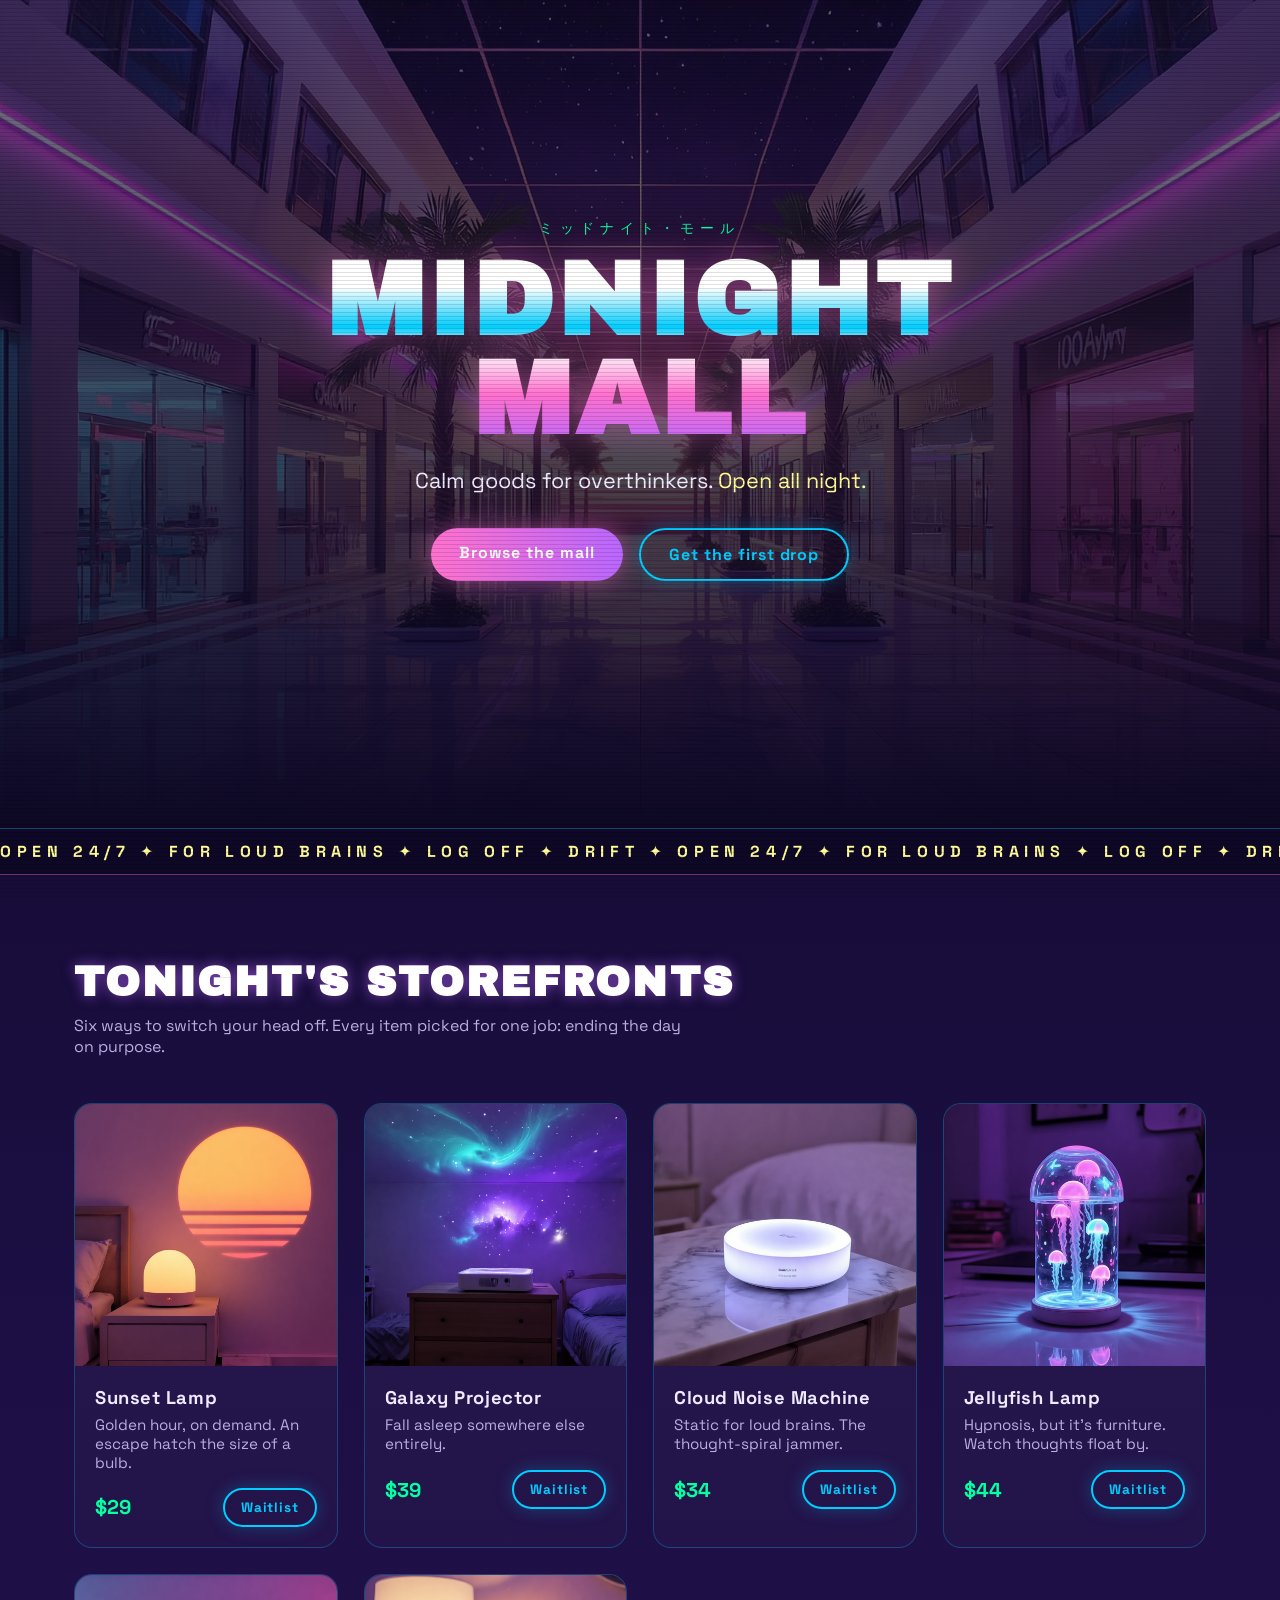
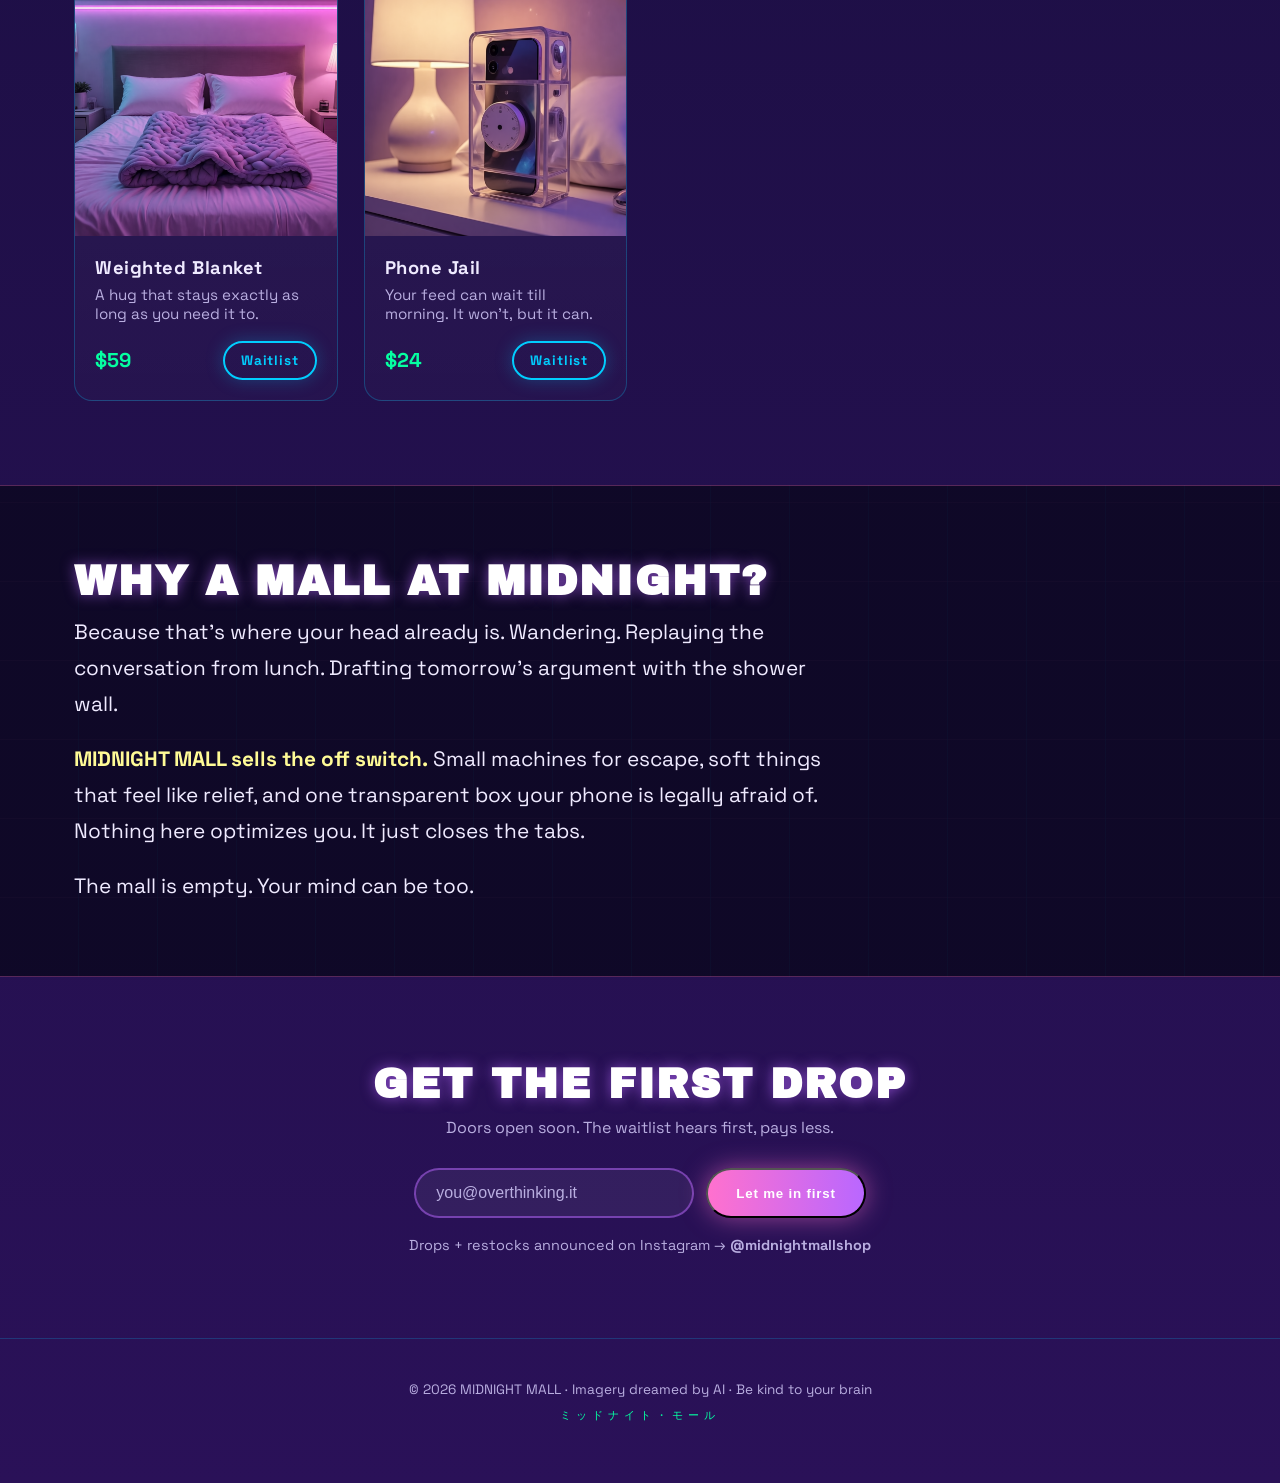
==== index.html @ a73ae263 "MIDNIGHT MALL site" ====
<!DOCTYPE html>
<!-- MIDNIGHT MALL — static landing page (GitHub Pages-ready: serve /docs).
     Brand: calm goods for overthinkers, vaporwave skin. No build step, no JS
     frameworks; swap the IG handle + form action when accounts exist. -->
<html lang="en">
<head>
<meta charset="utf-8">
<meta name="viewport" content="width=device-width, initial-scale=1">
<title>MIDNIGHT MALL — calm goods for overthinkers</title>
<meta name="description" content="The mall is empty. Your mind can be too. Sunset lamps, galaxy projectors, weighted blankets and other off-switches for loud brains. Open all night.">
<link rel="preconnect" href="https://fonts.googleapis.com">
<link rel="preconnect" href="https://fonts.gstatic.com" crossorigin>
<link href="https://fonts.googleapis.com/css2?family=Archivo+Black&family=Space+Grotesk:wght@400;500;700&display=swap" rel="stylesheet">
<style>
  :root{
    --bg0:#0d0824; --bg1:#1d0f45; --bg2:#2a1158;
    --pink:#ff71ce; --cyan:#01cdfe; --mint:#05ffa1; --lemon:#fffb96; --purple:#b967ff;
    --ink:#efeaff; --dim:#b9aee0;
  }
  *{box-sizing:border-box; margin:0; padding:0}
  html{scroll-behavior:smooth}
  body{
    font-family:"Space Grotesk",system-ui,sans-serif; color:var(--ink);
    background:linear-gradient(180deg,var(--bg0),var(--bg1) 45%,var(--bg2));
    overflow-x:hidden;
  }
  body::after{ /* faint scanlines over everything */
    content:""; position:fixed; inset:0; pointer-events:none; z-index:50;
    background:repeating-linear-gradient(0deg,transparent 0 3px,rgba(0,0,0,.12) 3px 4px);
  }
  a{color:var(--cyan)}

  /* ---------- hero ---------- */
  .hero{
    min-height:92vh; display:flex; flex-direction:column; justify-content:center;
    align-items:center; text-align:center; padding:9vh 24px 12vh; position:relative;
    background:
      linear-gradient(180deg, rgba(13,8,36,.55), rgba(13,8,36,.78) 70%, var(--bg0)),
      url("assets/hero.jpg") center 35%/cover no-repeat;
  }
  .kana{color:var(--mint); letter-spacing:.45em; font-size:.85rem; margin-bottom:14px}
  h1{
    font-family:"Archivo Black",sans-serif; font-size:clamp(2.6rem,9vw,6.5rem);
    line-height:.95; letter-spacing:.04em;
    background:linear-gradient(180deg,#fff 18%,var(--cyan) 38%,#fff 50%,var(--pink) 72%,var(--purple));
    -webkit-background-clip:text; background-clip:text; color:transparent;
    filter:drop-shadow(0 0 18px rgba(255,113,206,.45));
  }
  .tag{margin-top:18px; font-size:clamp(1rem,2.6vw,1.35rem); color:var(--ink)}
  .tag em{color:var(--lemon); font-style:normal}
  .cta-row{margin-top:34px; display:flex; gap:16px; flex-wrap:wrap; justify-content:center}
  .btn{
    display:inline-block; padding:14px 28px; border-radius:999px; text-decoration:none;
    font-weight:700; letter-spacing:.06em; transition:transform .15s ease, box-shadow .15s ease;
  }
  .btn:hover{transform:translateY(-2px)}
  .btn-solid{background:linear-gradient(90deg,var(--pink),var(--purple)); color:#fff;
    box-shadow:0 0 24px rgba(255,113,206,.5)}
  .btn-ghost{border:2px solid var(--cyan); color:var(--cyan); box-shadow:0 0 18px rgba(1,205,254,.25)}

  /* ---------- marquee ---------- */
  .marquee{border-top:1px solid rgba(1,205,254,.4); border-bottom:1px solid rgba(255,113,206,.4);
    background:rgba(13,8,36,.85); overflow:hidden; white-space:nowrap; position:relative; z-index:2}
  .marquee span{display:inline-block; padding:12px 0; font-weight:700; letter-spacing:.35em;
    color:var(--lemon); animation:slide 28s linear infinite}
  @keyframes slide{from{transform:translateX(0)}to{transform:translateX(-50%)}}

  /* ---------- shared section bits ---------- */
  section{padding:84px 24px; max-width:1180px; margin:0 auto; position:relative; z-index:1}
  h2{font-family:"Archivo Black",sans-serif; font-size:clamp(1.6rem,4.4vw,2.6rem);
    letter-spacing:.05em; margin-bottom:10px; color:#fff;
    text-shadow:0 0 14px rgba(185,103,255,.6)}
  .sub{color:var(--dim); margin-bottom:46px; max-width:620px}

  /* ---------- products ---------- */
  .grid{display:grid; grid-template-columns:repeat(auto-fit,minmax(260px,1fr)); gap:26px}
  .card{
    background:linear-gradient(180deg,rgba(255,255,255,.05),rgba(255,255,255,.02));
    border:1px solid rgba(1,205,254,.25); border-radius:18px; overflow:hidden;
    transition:transform .18s ease, box-shadow .18s ease, border-color .18s ease;
  }
  .card:hover{transform:translateY(-6px); border-color:var(--pink);
    box-shadow:0 12px 40px rgba(255,113,206,.25)}
  .card img{width:100%; aspect-ratio:1; object-fit:cover; display:block}
  .card .pad{padding:20px}
  .card h3{font-size:1.15rem; letter-spacing:.03em; margin-bottom:6px}
  .want{color:var(--dim); font-size:.95rem; min-height:2.6em}
  .price-row{display:flex; align-items:center; justify-content:space-between; margin-top:16px}
  .price{font-weight:700; font-size:1.25rem; color:var(--mint)}
  .mini{font-size:.85rem; padding:9px 16px}

  /* ---------- manifesto ---------- */
  .manifesto{
    border-block:1px solid rgba(255,113,206,.3);
    background:
      linear-gradient(rgba(13,8,36,.92),rgba(13,8,36,.92)),
      repeating-linear-gradient(90deg,transparent 0 78px,rgba(1,205,254,.35) 78px 79px),
      repeating-linear-gradient(0deg,transparent 0 78px,rgba(255,113,206,.3) 78px 79px);
  }
  .manifesto section{padding-block:72px}
  .manifesto p{font-size:clamp(1.05rem,2.4vw,1.3rem); max-width:760px; line-height:1.75; color:var(--ink)}
  .manifesto p + p{margin-top:18px}
  .manifesto b{color:var(--lemon); font-weight:700}

  /* ---------- waitlist ---------- */
  .waitlist{text-align:center}
  .waitlist form{display:flex; gap:12px; justify-content:center; flex-wrap:wrap; margin-top:30px}
  .waitlist input{
    padding:14px 20px; border-radius:999px; border:2px solid rgba(185,103,255,.5);
    background:rgba(255,255,255,.06); color:var(--ink); min-width:280px; font-size:1rem;
  }
  .waitlist input::placeholder{color:var(--dim)}
  .note{margin-top:18px; color:var(--dim); font-size:.9rem}

  footer{padding:42px 24px 60px; text-align:center; color:var(--dim); font-size:.85rem;
    border-top:1px solid rgba(1,205,254,.2)}
  footer .kana{font-size:.7rem; margin:10px 0 0}
</style>
</head>
<body>

<header class="hero">
  <div class="kana">ミッドナイト・モール</div>
  <h1>MIDNIGHT<br>MALL</h1>
  <p class="tag">Calm goods for overthinkers. <em>Open all night.</em></p>
  <div class="cta-row">
    <a class="btn btn-solid" href="#shop">Browse the mall</a>
    <a class="btn btn-ghost" href="#waitlist">Get the first drop</a>
  </div>
</header>

<div class="marquee" aria-hidden="true">
  <span>OPEN 24/7 ✦ FOR LOUD BRAINS ✦ LOG OFF ✦ DRIFT ✦ OPEN 24/7 ✦ FOR LOUD BRAINS ✦ LOG OFF ✦ DRIFT ✦&nbsp;</span>
</div>

<section id="shop">
  <h2>TONIGHT'S STOREFRONTS</h2>
  <p class="sub">Six ways to switch your head off. Every item picked for one job: ending the day on purpose.</p>
  <div class="grid">
    <div class="card">
      <img src="assets/sunset-lamp.jpg" alt="Sunset projection lamp casting a warm sun on a bedroom wall">
      <div class="pad">
        <h3>Sunset Lamp</h3>
        <p class="want">Golden hour, on demand. An escape hatch the size of a bulb.</p>
        <div class="price-row"><span class="price">$29</span>
          <a class="btn btn-ghost mini" href="#waitlist">Waitlist</a></div>
      </div>
    </div>
    <div class="card">
      <img src="assets/galaxy-projector.jpg" alt="Galaxy projector filling a dark bedroom with nebula light">
      <div class="pad">
        <h3>Galaxy Projector</h3>
        <p class="want">Fall asleep somewhere else entirely.</p>
        <div class="price-row"><span class="price">$39</span>
          <a class="btn btn-ghost mini" href="#waitlist">Waitlist</a></div>
      </div>
    </div>
    <div class="card">
      <img src="assets/white-noise.jpg" alt="Minimal white-noise machine glowing on a nightstand">
      <div class="pad">
        <h3>Cloud Noise Machine</h3>
        <p class="want">Static for loud brains. The thought-spiral jammer.</p>
        <div class="price-row"><span class="price">$34</span>
          <a class="btn btn-ghost mini" href="#waitlist">Waitlist</a></div>
      </div>
    </div>
    <div class="card">
      <img src="assets/jellyfish-lamp.jpg" alt="Jellyfish mood lamp with glowing pink and cyan jellyfish">
      <div class="pad">
        <h3>Jellyfish Lamp</h3>
        <p class="want">Hypnosis, but it's furniture. Watch thoughts float by.</p>
        <div class="price-row"><span class="price">$44</span>
          <a class="btn btn-ghost mini" href="#waitlist">Waitlist</a></div>
      </div>
    </div>
    <div class="card">
      <img src="assets/weighted-blanket.jpg" alt="Lavender weighted blanket on a bed in neon light">
      <div class="pad">
        <h3>Weighted Blanket</h3>
        <p class="want">A hug that stays exactly as long as you need it to.</p>
        <div class="price-row"><span class="price">$59</span>
          <a class="btn btn-ghost mini" href="#waitlist">Waitlist</a></div>
      </div>
    </div>
    <div class="card">
      <img src="assets/phone-lockbox.jpg" alt="Smartphone sealed inside a transparent timed lock box">
      <div class="pad">
        <h3>Phone Jail</h3>
        <p class="want">Your feed can wait till morning. It won't, but it can.</p>
        <div class="price-row"><span class="price">$24</span>
          <a class="btn btn-ghost mini" href="#waitlist">Waitlist</a></div>
      </div>
    </div>
  </div>
</section>

<div class="manifesto">
  <section>
    <h2>WHY A MALL AT MIDNIGHT?</h2>
    <p>Because that's where your head already is. Wandering. Replaying the
    conversation from lunch. Drafting tomorrow's argument with the shower wall.</p>
    <p><b>MIDNIGHT MALL sells the off switch.</b> Small machines for escape,
    soft things that feel like relief, and one transparent box your phone is
    legally afraid of. Nothing here optimizes you. It just closes the tabs.</p>
    <p>The mall is empty. Your mind can be too.</p>
  </section>
</div>

<section id="waitlist" class="waitlist">
  <h2>GET THE FIRST DROP</h2>
  <p class="sub" style="margin:0 auto">Doors open soon. The waitlist hears first, pays less.</p>
  <!-- Hook up a real form endpoint (e.g. Formspree) before launch:
       <form action="https://formspree.io/f/YOUR_ID" method="POST"> -->
  <form action="#" onsubmit="alert('Doors not open yet — follow the socials!');return false">
    <input type="email" name="email" placeholder="you@overthinking.it" required>
    <button class="btn btn-solid" type="submit">Let me in first</button>
  </form>
  <p class="note">Drops + restocks announced on Instagram → <b>@midnightmallshop</b></p>
</section>

<footer>
  © 2026 MIDNIGHT MALL · Imagery dreamed by AI · Be kind to your brain
  <div class="kana">ミッドナイト・モール</div>
</footer>

</body>
</html>
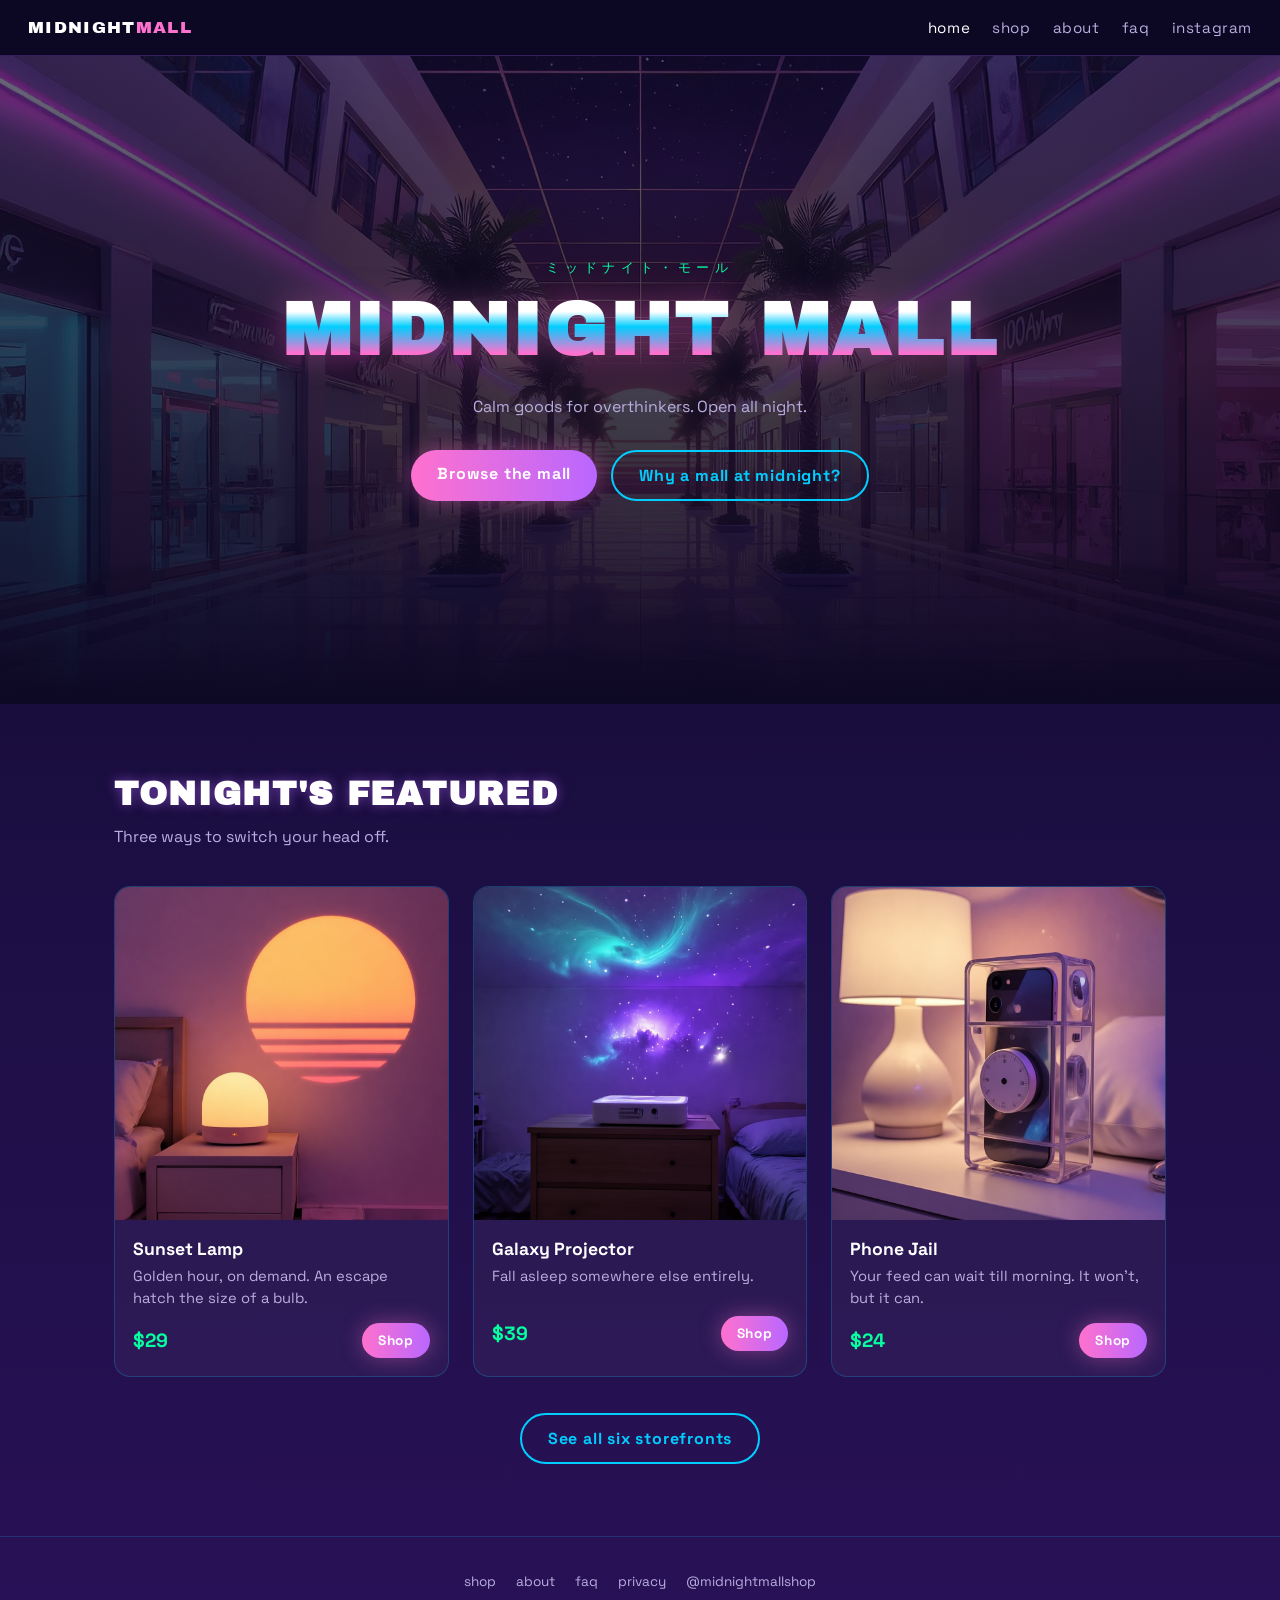
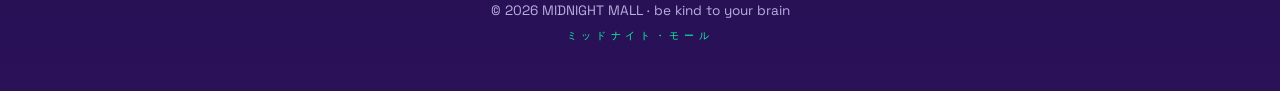
==== commit ca38bf19: "site v2 + sunset lamp ad" ====
--- a/index.html
+++ b/index.html
@@ -1,225 +1,86 @@
 <!DOCTYPE html>
-<!-- MIDNIGHT MALL — static landing page (GitHub Pages-ready: serve /docs).
-     Brand: calm goods for overthinkers, vaporwave skin. No build step, no JS
-     frameworks; swap the IG handle + form action when accounts exist. -->
+<!-- MIDNIGHT MALL — home. Buy buttons -> Shopify (shopmidnightmall). -->
 <html lang="en">
 <head>
-<meta charset="utf-8">
-<meta name="viewport" content="width=device-width, initial-scale=1">
+<meta charset="utf-8"><meta name="viewport" content="width=device-width, initial-scale=1">
 <title>MIDNIGHT MALL — calm goods for overthinkers</title>
-<meta name="description" content="The mall is empty. Your mind can be too. Sunset lamps, galaxy projectors, weighted blankets and other off-switches for loud brains. Open all night.">
+<meta name="description" content="The mall is empty. Your mind can be too. Sunset lamps, galaxy projectors and other off-switches for loud brains. Open all night.">
 <link rel="preconnect" href="https://fonts.googleapis.com">
 <link rel="preconnect" href="https://fonts.gstatic.com" crossorigin>
 <link href="https://fonts.googleapis.com/css2?family=Archivo+Black&family=Space+Grotesk:wght@400;500;700&display=swap" rel="stylesheet">
-<style>
-  :root{
-    --bg0:#0d0824; --bg1:#1d0f45; --bg2:#2a1158;
-    --pink:#ff71ce; --cyan:#01cdfe; --mint:#05ffa1; --lemon:#fffb96; --purple:#b967ff;
-    --ink:#efeaff; --dim:#b9aee0;
-  }
-  *{box-sizing:border-box; margin:0; padding:0}
-  html{scroll-behavior:smooth}
-  body{
-    font-family:"Space Grotesk",system-ui,sans-serif; color:var(--ink);
-    background:linear-gradient(180deg,var(--bg0),var(--bg1) 45%,var(--bg2));
-    overflow-x:hidden;
-  }
-  body::after{ /* faint scanlines over everything */
-    content:""; position:fixed; inset:0; pointer-events:none; z-index:50;
-    background:repeating-linear-gradient(0deg,transparent 0 3px,rgba(0,0,0,.12) 3px 4px);
-  }
-  a{color:var(--cyan)}
-
-  /* ---------- hero ---------- */
-  .hero{
-    min-height:92vh; display:flex; flex-direction:column; justify-content:center;
-    align-items:center; text-align:center; padding:9vh 24px 12vh; position:relative;
-    background:
-      linear-gradient(180deg, rgba(13,8,36,.55), rgba(13,8,36,.78) 70%, var(--bg0)),
-      url("assets/hero.jpg") center 35%/cover no-repeat;
-  }
-  .kana{color:var(--mint); letter-spacing:.45em; font-size:.85rem; margin-bottom:14px}
-  h1{
-    font-family:"Archivo Black",sans-serif; font-size:clamp(2.6rem,9vw,6.5rem);
-    line-height:.95; letter-spacing:.04em;
-    background:linear-gradient(180deg,#fff 18%,var(--cyan) 38%,#fff 50%,var(--pink) 72%,var(--purple));
-    -webkit-background-clip:text; background-clip:text; color:transparent;
-    filter:drop-shadow(0 0 18px rgba(255,113,206,.45));
-  }
-  .tag{margin-top:18px; font-size:clamp(1rem,2.6vw,1.35rem); color:var(--ink)}
-  .tag em{color:var(--lemon); font-style:normal}
-  .cta-row{margin-top:34px; display:flex; gap:16px; flex-wrap:wrap; justify-content:center}
-  .btn{
-    display:inline-block; padding:14px 28px; border-radius:999px; text-decoration:none;
-    font-weight:700; letter-spacing:.06em; transition:transform .15s ease, box-shadow .15s ease;
-  }
-  .btn:hover{transform:translateY(-2px)}
-  .btn-solid{background:linear-gradient(90deg,var(--pink),var(--purple)); color:#fff;
-    box-shadow:0 0 24px rgba(255,113,206,.5)}
-  .btn-ghost{border:2px solid var(--cyan); color:var(--cyan); box-shadow:0 0 18px rgba(1,205,254,.25)}
-
-  /* ---------- marquee ---------- */
-  .marquee{border-top:1px solid rgba(1,205,254,.4); border-bottom:1px solid rgba(255,113,206,.4);
-    background:rgba(13,8,36,.85); overflow:hidden; white-space:nowrap; position:relative; z-index:2}
-  .marquee span{display:inline-block; padding:12px 0; font-weight:700; letter-spacing:.35em;
-    color:var(--lemon); animation:slide 28s linear infinite}
-  @keyframes slide{from{transform:translateX(0)}to{transform:translateX(-50%)}}
-
-  /* ---------- shared section bits ---------- */
-  section{padding:84px 24px; max-width:1180px; margin:0 auto; position:relative; z-index:1}
-  h2{font-family:"Archivo Black",sans-serif; font-size:clamp(1.6rem,4.4vw,2.6rem);
-    letter-spacing:.05em; margin-bottom:10px; color:#fff;
-    text-shadow:0 0 14px rgba(185,103,255,.6)}
-  .sub{color:var(--dim); margin-bottom:46px; max-width:620px}
-
-  /* ---------- products ---------- */
-  .grid{display:grid; grid-template-columns:repeat(auto-fit,minmax(260px,1fr)); gap:26px}
-  .card{
-    background:linear-gradient(180deg,rgba(255,255,255,.05),rgba(255,255,255,.02));
-    border:1px solid rgba(1,205,254,.25); border-radius:18px; overflow:hidden;
-    transition:transform .18s ease, box-shadow .18s ease, border-color .18s ease;
-  }
-  .card:hover{transform:translateY(-6px); border-color:var(--pink);
-    box-shadow:0 12px 40px rgba(255,113,206,.25)}
-  .card img{width:100%; aspect-ratio:1; object-fit:cover; display:block}
-  .card .pad{padding:20px}
-  .card h3{font-size:1.15rem; letter-spacing:.03em; margin-bottom:6px}
-  .want{color:var(--dim); font-size:.95rem; min-height:2.6em}
-  .price-row{display:flex; align-items:center; justify-content:space-between; margin-top:16px}
-  .price{font-weight:700; font-size:1.25rem; color:var(--mint)}
-  .mini{font-size:.85rem; padding:9px 16px}
-
-  /* ---------- manifesto ---------- */
-  .manifesto{
-    border-block:1px solid rgba(255,113,206,.3);
-    background:
-      linear-gradient(rgba(13,8,36,.92),rgba(13,8,36,.92)),
-      repeating-linear-gradient(90deg,transparent 0 78px,rgba(1,205,254,.35) 78px 79px),
-      repeating-linear-gradient(0deg,transparent 0 78px,rgba(255,113,206,.3) 78px 79px);
-  }
-  .manifesto section{padding-block:72px}
-  .manifesto p{font-size:clamp(1.05rem,2.4vw,1.3rem); max-width:760px; line-height:1.75; color:var(--ink)}
-  .manifesto p + p{margin-top:18px}
-  .manifesto b{color:var(--lemon); font-weight:700}
-
-  /* ---------- waitlist ---------- */
-  .waitlist{text-align:center}
-  .waitlist form{display:flex; gap:12px; justify-content:center; flex-wrap:wrap; margin-top:30px}
-  .waitlist input{
-    padding:14px 20px; border-radius:999px; border:2px solid rgba(185,103,255,.5);
-    background:rgba(255,255,255,.06); color:var(--ink); min-width:280px; font-size:1rem;
-  }
-  .waitlist input::placeholder{color:var(--dim)}
-  .note{margin-top:18px; color:var(--dim); font-size:.9rem}
-
-  footer{padding:42px 24px 60px; text-align:center; color:var(--dim); font-size:.85rem;
-    border-top:1px solid rgba(1,205,254,.2)}
-  footer .kana{font-size:.7rem; margin:10px 0 0}
-</style>
+<link rel="stylesheet" href="assets/site.css">
 </head>
 <body>
 
+<nav>
+  <a class="wordmark" href="index.html">MIDNIGHT<span>MALL</span></a>
+  <div class="links">
+    <a class="here" href="index.html">home</a>
+    <a href="shop.html">shop</a>
+    <a href="about.html">about</a>
+    <a href="faq.html">faq</a>
+    <a href="https://www.instagram.com/midnightmallshop" rel="noopener">instagram</a>
+  </div>
+</nav>
+
+<main>
 <header class="hero">
   <div class="kana">ミッドナイト・モール</div>
-  <h1>MIDNIGHT<br>MALL</h1>
-  <p class="tag">Calm goods for overthinkers. <em>Open all night.</em></p>
+  <h1>MIDNIGHT MALL</h1>
+  <p class="sub">Calm goods for overthinkers. Open all night.</p>
   <div class="cta-row">
-    <a class="btn btn-solid" href="#shop">Browse the mall</a>
-    <a class="btn btn-ghost" href="#waitlist">Get the first drop</a>
+    <a class="btn btn-solid" href="shop.html">Browse the mall</a>
+    <a class="btn btn-ghost" href="about.html">Why a mall at midnight?</a>
   </div>
 </header>
 
-<div class="marquee" aria-hidden="true">
-  <span>OPEN 24/7 ✦ FOR LOUD BRAINS ✦ LOG OFF ✦ DRIFT ✦ OPEN 24/7 ✦ FOR LOUD BRAINS ✦ LOG OFF ✦ DRIFT ✦&nbsp;</span>
-</div>
-
-<section id="shop">
-  <h2>TONIGHT'S STOREFRONTS</h2>
-  <p class="sub">Six ways to switch your head off. Every item picked for one job: ending the day on purpose.</p>
+<section>
+  <h2>TONIGHT'S FEATURED</h2>
+  <p class="sub">Three ways to switch your head off.</p>
   <div class="grid">
     <div class="card">
-      <img src="assets/sunset-lamp.jpg" alt="Sunset projection lamp casting a warm sun on a bedroom wall">
+      <a href="https://shopmidnightmall.myshopify.com/products/sunset-lamp">
+        <img src="assets/sunset-lamp.jpg" alt="Sunset projection lamp casting a warm sun on a bedroom wall"></a>
       <div class="pad">
         <h3>Sunset Lamp</h3>
         <p class="want">Golden hour, on demand. An escape hatch the size of a bulb.</p>
         <div class="price-row"><span class="price">$29</span>
-          <a class="btn btn-ghost mini" href="#waitlist">Waitlist</a></div>
+          <a class="btn btn-solid mini" href="https://shopmidnightmall.myshopify.com/products/sunset-lamp">Shop</a></div>
       </div>
     </div>
     <div class="card">
-      <img src="assets/galaxy-projector.jpg" alt="Galaxy projector filling a dark bedroom with nebula light">
+      <a href="https://shopmidnightmall.myshopify.com/products/galaxy-projector">
+        <img src="assets/galaxy-projector.jpg" alt="Galaxy projector filling a dark bedroom with nebula light"></a>
       <div class="pad">
         <h3>Galaxy Projector</h3>
         <p class="want">Fall asleep somewhere else entirely.</p>
         <div class="price-row"><span class="price">$39</span>
-          <a class="btn btn-ghost mini" href="#waitlist">Waitlist</a></div>
+          <a class="btn btn-solid mini" href="https://shopmidnightmall.myshopify.com/products/galaxy-projector">Shop</a></div>
       </div>
     </div>
     <div class="card">
-      <img src="assets/white-noise.jpg" alt="Minimal white-noise machine glowing on a nightstand">
-      <div class="pad">
-        <h3>Cloud Noise Machine</h3>
-        <p class="want">Static for loud brains. The thought-spiral jammer.</p>
-        <div class="price-row"><span class="price">$34</span>
-          <a class="btn btn-ghost mini" href="#waitlist">Waitlist</a></div>
-      </div>
-    </div>
-    <div class="card">
-      <img src="assets/jellyfish-lamp.jpg" alt="Jellyfish mood lamp with glowing pink and cyan jellyfish">
-      <div class="pad">
-        <h3>Jellyfish Lamp</h3>
-        <p class="want">Hypnosis, but it's furniture. Watch thoughts float by.</p>
-        <div class="price-row"><span class="price">$44</span>
-          <a class="btn btn-ghost mini" href="#waitlist">Waitlist</a></div>
-      </div>
-    </div>
-    <div class="card">
-      <img src="assets/weighted-blanket.jpg" alt="Lavender weighted blanket on a bed in neon light">
-      <div class="pad">
-        <h3>Weighted Blanket</h3>
-        <p class="want">A hug that stays exactly as long as you need it to.</p>
-        <div class="price-row"><span class="price">$59</span>
-          <a class="btn btn-ghost mini" href="#waitlist">Waitlist</a></div>
-      </div>
-    </div>
-    <div class="card">
-      <img src="assets/phone-lockbox.jpg" alt="Smartphone sealed inside a transparent timed lock box">
+      <a href="https://shopmidnightmall.myshopify.com/products/phone-jail">
+        <img src="assets/phone-lockbox.jpg" alt="Smartphone sealed inside a transparent timed lock box"></a>
       <div class="pad">
         <h3>Phone Jail</h3>
         <p class="want">Your feed can wait till morning. It won't, but it can.</p>
         <div class="price-row"><span class="price">$24</span>
-          <a class="btn btn-ghost mini" href="#waitlist">Waitlist</a></div>
+          <a class="btn btn-solid mini" href="https://shopmidnightmall.myshopify.com/products/phone-jail">Shop</a></div>
       </div>
     </div>
   </div>
+  <p style="text-align:center; margin-top:36px">
+    <a class="btn btn-ghost" href="shop.html">See all six storefronts</a></p>
 </section>
-
-<div class="manifesto">
-  <section>
-    <h2>WHY A MALL AT MIDNIGHT?</h2>
-    <p>Because that's where your head already is. Wandering. Replaying the
-    conversation from lunch. Drafting tomorrow's argument with the shower wall.</p>
-    <p><b>MIDNIGHT MALL sells the off switch.</b> Small machines for escape,
-    soft things that feel like relief, and one transparent box your phone is
-    legally afraid of. Nothing here optimizes you. It just closes the tabs.</p>
-    <p>The mall is empty. Your mind can be too.</p>
-  </section>
-</div>
-
-<section id="waitlist" class="waitlist">
-  <h2>GET THE FIRST DROP</h2>
-  <p class="sub" style="margin:0 auto">Doors open soon. The waitlist hears first, pays less.</p>
-  <!-- Hook up a real form endpoint (e.g. Formspree) before launch:
-       <form action="https://formspree.io/f/YOUR_ID" method="POST"> -->
-  <form action="#" onsubmit="alert('Doors not open yet — follow the socials!');return false">
-    <input type="email" name="email" placeholder="you@overthinking.it" required>
-    <button class="btn btn-solid" type="submit">Let me in first</button>
-  </form>
-  <p class="note">Drops + restocks announced on Instagram → <b>@midnightmallshop</b></p>
-</section>
+</main>
 
 <footer>
-  © 2026 MIDNIGHT MALL · Imagery dreamed by AI · Be kind to your brain
+  <div class="row">
+    <a href="shop.html">shop</a><a href="about.html">about</a>
+    <a href="faq.html">faq</a><a href="privacy.html">privacy</a>
+    <a href="https://www.instagram.com/midnightmallshop" rel="noopener">@midnightmallshop</a>
+  </div>
+  © 2026 MIDNIGHT MALL · be kind to your brain
   <div class="kana">ミッドナイト・モール</div>
 </footer>
 
--- a/assets/site.css
+++ b/assets/site.css
@@ -0,0 +1,91 @@
+/* MIDNIGHT MALL — shared styles. Clean, minimal, vaporwave-calm. */
+:root{
+  --bg0:#0d0824; --bg1:#1d0f45; --bg2:#2a1158;
+  --pink:#ff71ce; --cyan:#01cdfe; --mint:#05ffa1; --purple:#b967ff;
+  --ink:#efeaff; --dim:#b9aee0;
+}
+*{box-sizing:border-box; margin:0; padding:0}
+html{scroll-behavior:smooth}
+body{
+  font-family:"Space Grotesk",system-ui,sans-serif; color:var(--ink);
+  background:linear-gradient(180deg,var(--bg0),var(--bg1) 55%,var(--bg2));
+  min-height:100vh; display:flex; flex-direction:column;
+}
+a{color:var(--cyan); text-decoration:none}
+main{flex:1}
+
+/* nav */
+nav{
+  display:flex; align-items:center; justify-content:space-between; gap:18px;
+  padding:18px 28px; position:sticky; top:0; z-index:10;
+  background:rgba(13,8,36,.82); backdrop-filter:blur(10px);
+  border-bottom:1px solid rgba(185,103,255,.25);
+}
+.wordmark{font-family:"Archivo Black",sans-serif; letter-spacing:.08em;
+  font-size:1.05rem; color:#fff}
+.wordmark span{color:var(--pink)}
+nav .links{display:flex; gap:22px; flex-wrap:wrap; font-size:.95rem;
+  letter-spacing:.04em}
+nav .links a{color:var(--dim)} nav .links a:hover,nav .links a.here{color:#fff}
+
+/* shared bits */
+section{padding:72px 24px; max-width:1100px; margin:0 auto; width:100%}
+h1,h2{font-family:"Archivo Black",sans-serif; letter-spacing:.05em; color:#fff}
+h1{font-size:clamp(2.2rem,7vw,4.6rem); line-height:1.02;
+  background:linear-gradient(180deg,#fff 25%,var(--cyan) 45%,var(--pink) 80%);
+  -webkit-background-clip:text; background-clip:text; color:transparent;
+  filter:drop-shadow(0 0 16px rgba(255,113,206,.35))}
+h2{font-size:clamp(1.4rem,3.6vw,2.1rem); margin-bottom:12px;
+  text-shadow:0 0 12px rgba(185,103,255,.5)}
+.kana{color:var(--mint); letter-spacing:.45em; font-size:.8rem}
+.sub{color:var(--dim); max-width:600px; margin-top:10px; line-height:1.65}
+.btn{display:inline-block; padding:13px 26px; border-radius:999px;
+  font-weight:700; letter-spacing:.05em;
+  transition:transform .15s ease, box-shadow .15s ease}
+.btn:hover{transform:translateY(-2px)}
+.btn-solid{background:linear-gradient(90deg,var(--pink),var(--purple));
+  color:#fff; box-shadow:0 0 22px rgba(255,113,206,.4)}
+.btn-ghost{border:2px solid var(--cyan); color:var(--cyan)}
+.mini{font-size:.85rem; padding:9px 16px}
+
+/* hero (index) */
+.hero{min-height:72vh; display:flex; flex-direction:column; gap:16px;
+  justify-content:center; align-items:center; text-align:center;
+  padding:10vh 24px;
+  background:linear-gradient(180deg,rgba(13,8,36,.6),rgba(13,8,36,.85) 75%,var(--bg0)),
+    url("hero.jpg") center 38%/cover no-repeat}
+.cta-row{display:flex; gap:14px; flex-wrap:wrap; justify-content:center;
+  margin-top:14px}
+
+/* product grid */
+.grid{display:grid; grid-template-columns:repeat(auto-fit,minmax(250px,1fr));
+  gap:24px; margin-top:36px}
+.card{background:rgba(255,255,255,.04);
+  border:1px solid rgba(1,205,254,.22); border-radius:16px; overflow:hidden;
+  transition:transform .18s ease, border-color .18s ease, box-shadow .18s ease}
+.card:hover{transform:translateY(-5px); border-color:var(--pink);
+  box-shadow:0 10px 34px rgba(255,113,206,.22)}
+.card img{width:100%; aspect-ratio:1; object-fit:cover; display:block}
+.card .pad{padding:18px}
+.card h3{font-size:1.1rem; margin-bottom:5px; color:#fff}
+.want{color:var(--dim); font-size:.92rem; min-height:2.5em; line-height:1.5}
+.price-row{display:flex; align-items:center; justify-content:space-between;
+  margin-top:14px}
+.price{font-weight:700; font-size:1.2rem; color:var(--mint)}
+
+/* prose pages */
+.prose{max-width:680px; line-height:1.8}
+.prose p+p{margin-top:16px}
+.prose b{color:#fffb96}
+.prose h2{margin-top:40px}
+details{border:1px solid rgba(185,103,255,.3); border-radius:12px;
+  padding:16px 20px; margin-top:14px; background:rgba(255,255,255,.03)}
+summary{cursor:pointer; font-weight:700; color:#fff; letter-spacing:.02em}
+details p{margin-top:10px; color:var(--dim); line-height:1.65}
+
+footer{padding:36px 24px 48px; text-align:center; color:var(--dim);
+  font-size:.85rem; border-top:1px solid rgba(1,205,254,.18)}
+footer .row{display:flex; gap:20px; justify-content:center; flex-wrap:wrap;
+  margin-bottom:12px}
+footer a{color:var(--dim)} footer a:hover{color:#fff}
+footer .kana{font-size:.65rem; margin-top:10px}
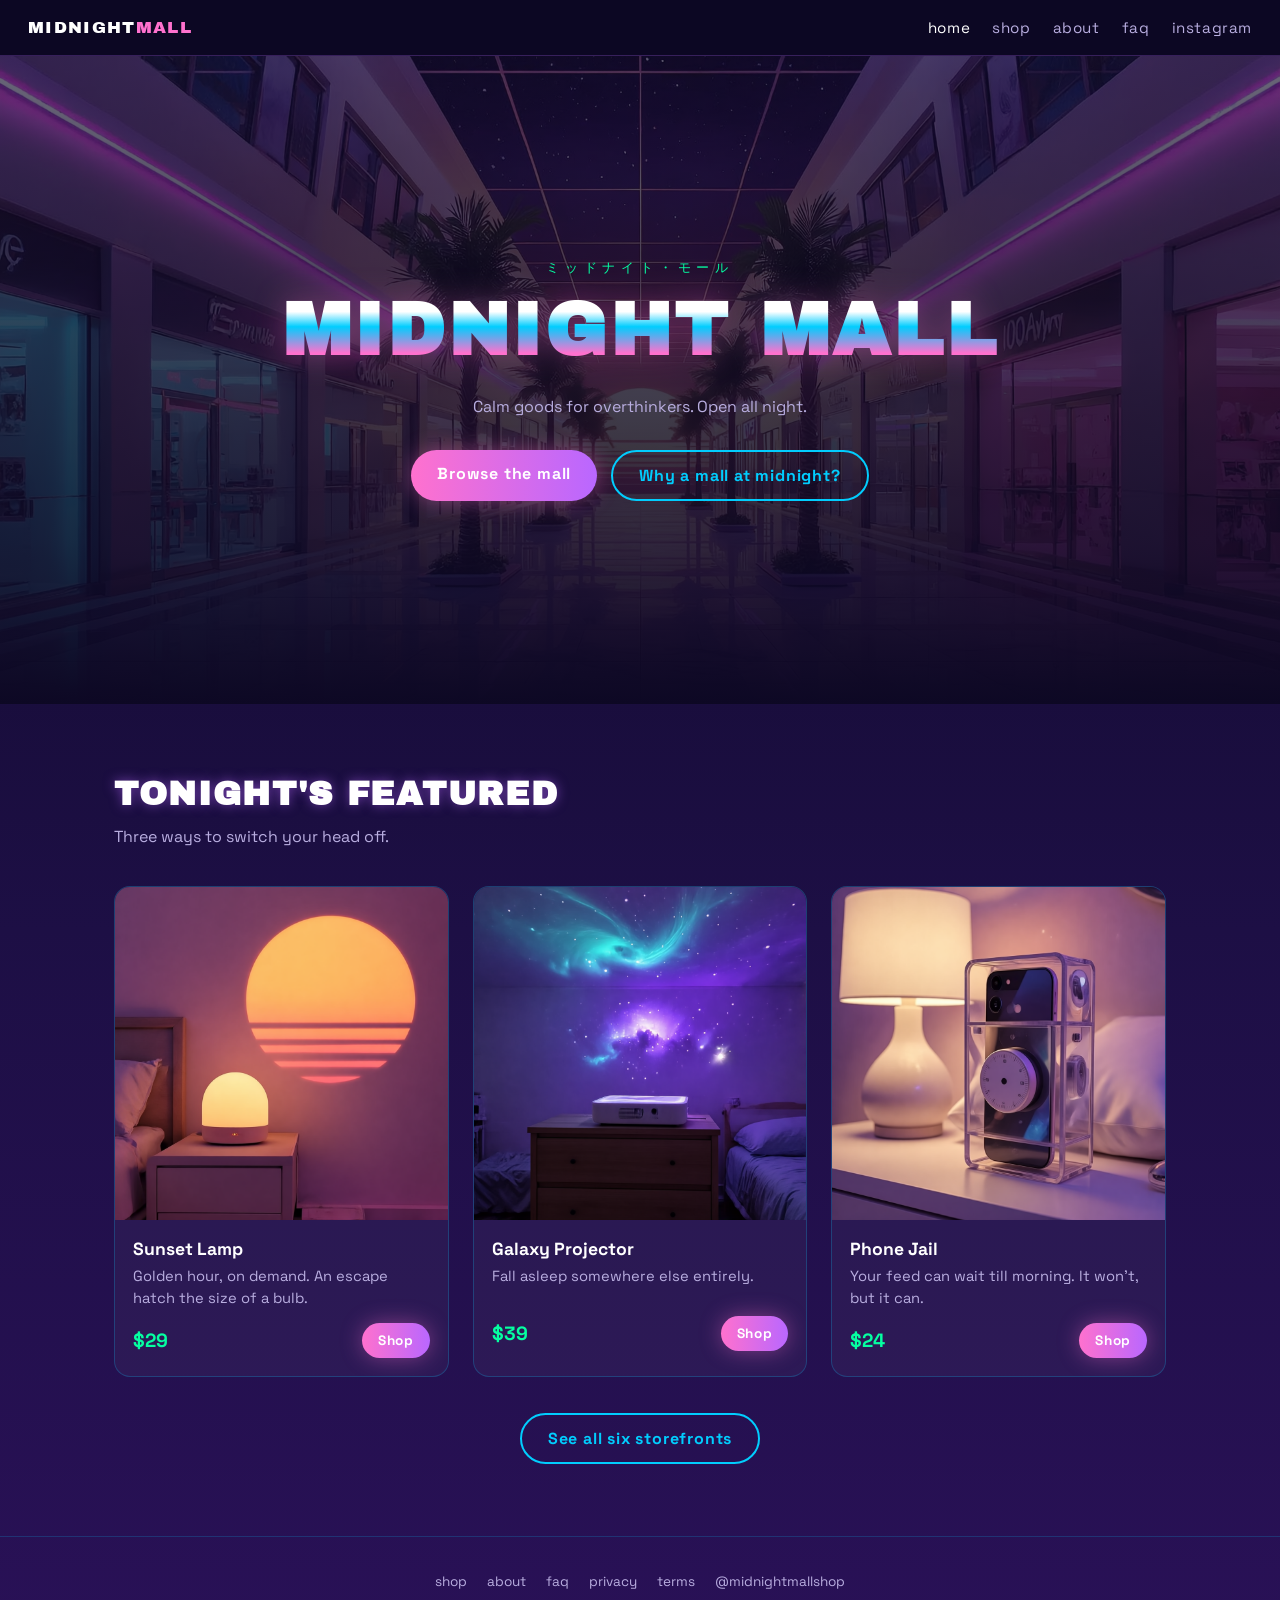
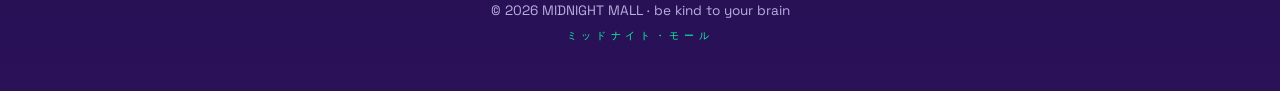
==== commit ca46cda9: "site sync from jarvis docs/" ====
--- a/index.html
+++ b/index.html
@@ -77,7 +77,7 @@
 <footer>
   <div class="row">
     <a href="shop.html">shop</a><a href="about.html">about</a>
-    <a href="faq.html">faq</a><a href="privacy.html">privacy</a>
+    <a href="faq.html">faq</a><a href="privacy.html">privacy</a><a href="terms.html">terms</a>
     <a href="https://www.instagram.com/midnightmallshop" rel="noopener">@midnightmallshop</a>
   </div>
   © 2026 MIDNIGHT MALL · be kind to your brain
